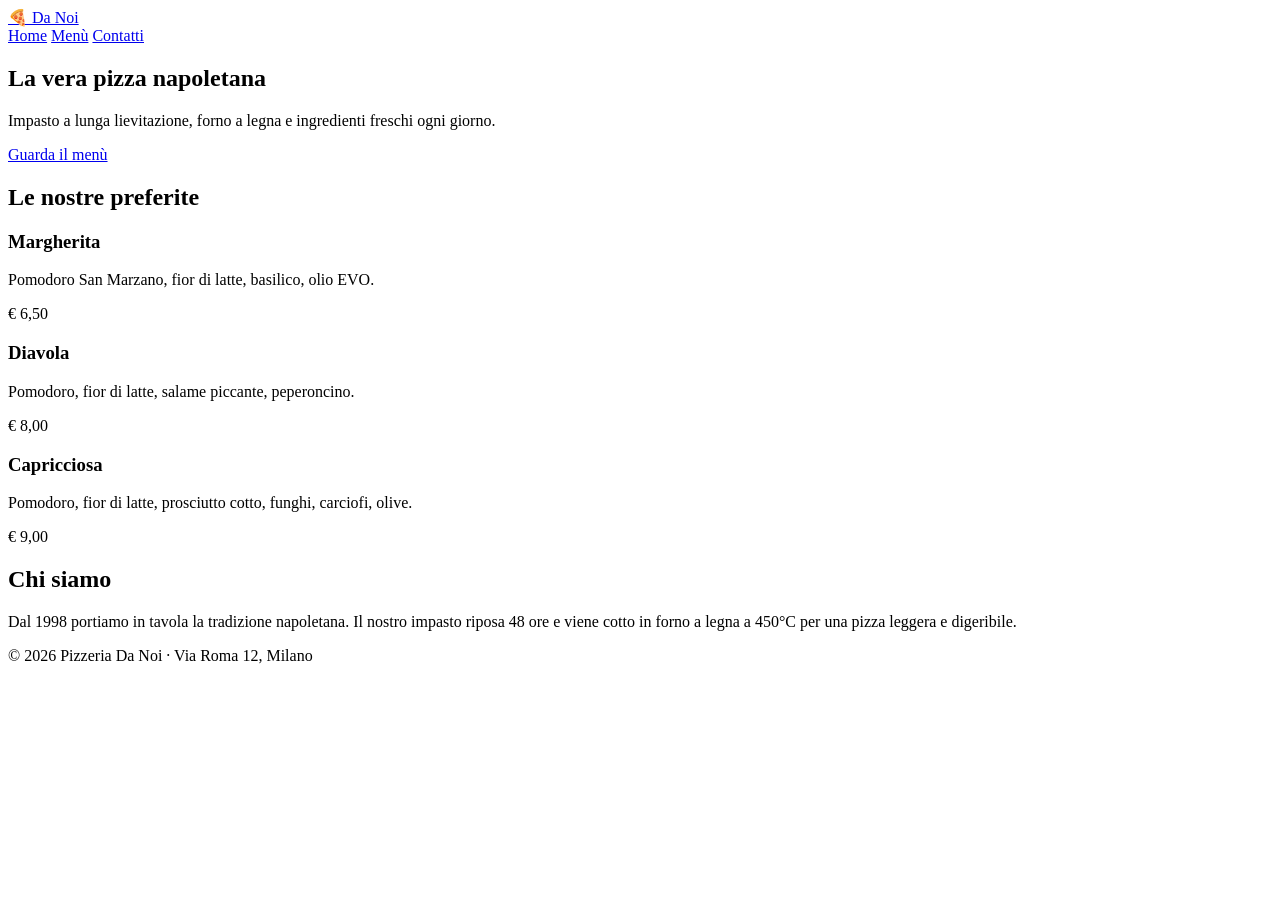
==== index.html @ 8a2afff1 "Aggiunta home page" ====
<!DOCTYPE html>
<html lang="it">
<head>
  <meta charset="UTF-8">
  <meta name="viewport" content="width=device-width, initial-scale=1.0">
  <title>Pizzeria Da Noi</title>
  <link rel="stylesheet" href="css/style.css">
</head>
<body>
  <header class="header">
    <a href="index.html" class="logo">🍕 Da Noi</a>
    <nav>
      <a href="index.html">Home</a>
      <a href="menu.html">Menù</a>
      <a href="contatti.html">Contatti</a>
    </nav>
  </header>

  <section class="hero">
    <h1>La vera pizza napoletana</h1>
    <p>Impasto a lunga lievitazione, forno a legna e ingredienti freschi ogni giorno.</p>
    <a href="menu.html" class="btn">Guarda il menù</a>
  </section>

  <main class="container">
    <h2 class="section-title">Le nostre preferite</h2>
    <div class="cards">
      <article class="card">
        <h3>Margherita</h3>
        <p>Pomodoro San Marzano, fior di latte, basilico, olio EVO.</p>
        <span class="price">€ 6,50</span>
      </article>
      <article class="card">
        <h3>Diavola</h3>
        <p>Pomodoro, fior di latte, salame piccante, peperoncino.</p>
        <span class="price">€ 8,00</span>
      </article>
      <article class="card">
        <h3>Capricciosa</h3>
        <p>Pomodoro, fior di latte, prosciutto cotto, funghi, carciofi, olive.</p>
        <span class="price">€ 9,00</span>
      </article>
    </div>

    <section class="about">
      <h2 class="section-title">Chi siamo</h2>
      <p>Dal 1998 portiamo in tavola la tradizione napoletana. Il nostro impasto riposa 48 ore e viene cotto in forno a legna a 450°C per una pizza leggera e digeribile.</p>
    </section>
  </main>

  <footer class="footer">
    <p>&copy; 2026 Pizzeria Da Noi &middot; Via Roma 12, Milano</p>
  </footer>
</body>
</html>
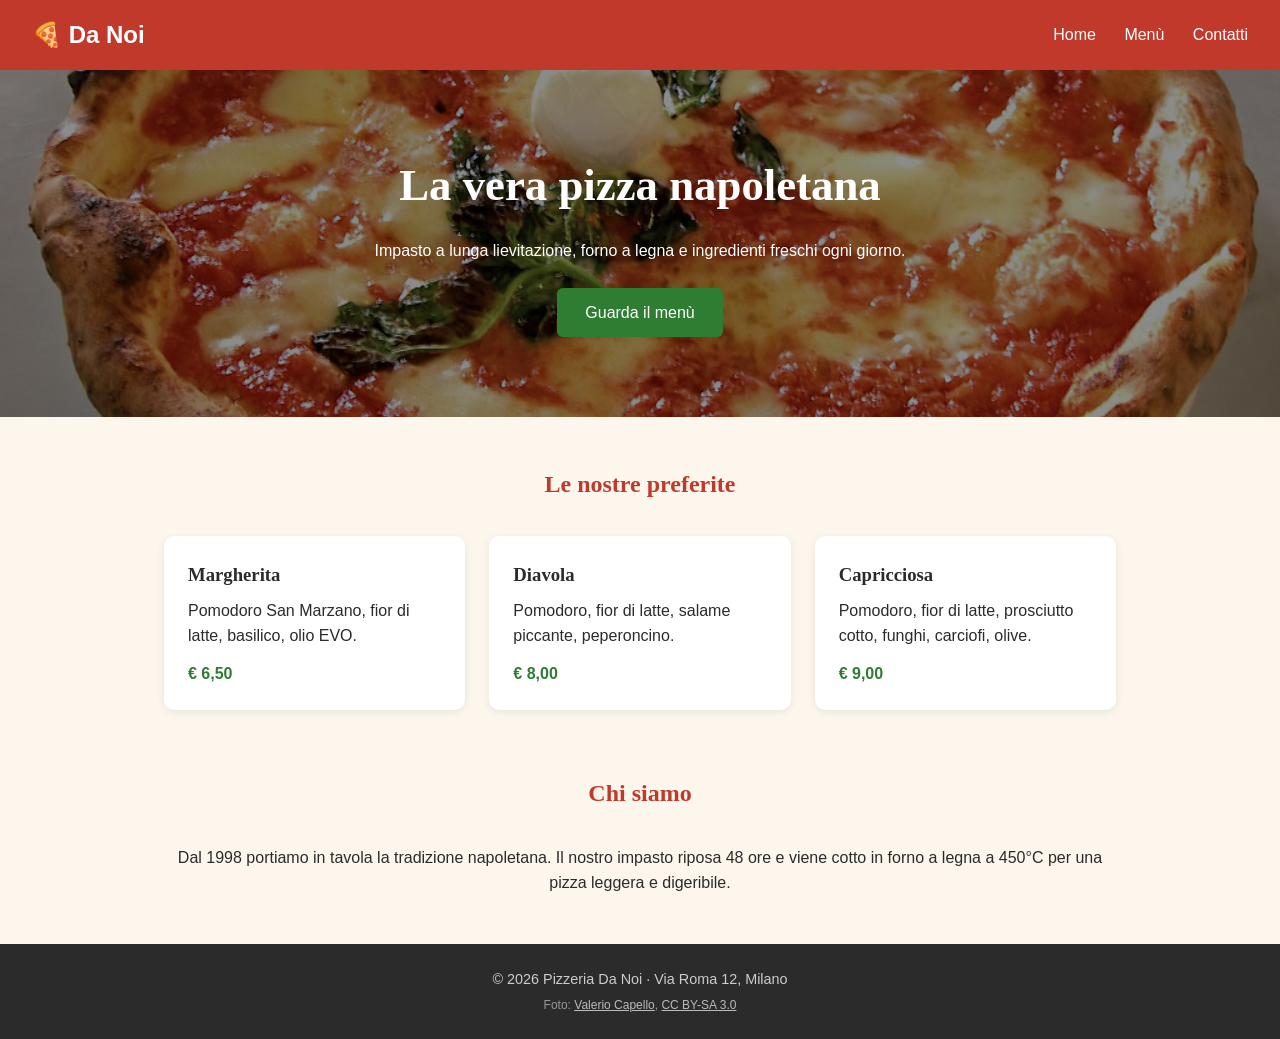
==== commit 99756692: "Aggiunta immagine della pizza nella home" ====
--- a/index.html
+++ b/index.html
@@ -50,6 +50,7 @@
 
   <footer class="footer">
     <p>&copy; 2026 Pizzeria Da Noi &middot; Via Roma 12, Milano</p>
+    <p class="credits">Foto: <a href="https://commons.wikimedia.org/wiki/File:Eq_it-na_pizza-margherita_sep2005_sml.jpg">Valerio Capello</a>, <a href="https://creativecommons.org/licenses/by-sa/3.0/">CC BY-SA 3.0</a></p>
   </footer>
 </body>
 </html>
--- a/css/style.css
+++ b/css/style.css
@@ -0,0 +1,246 @@
+:root {
+  --rosso: #c0392b;
+  --rosso-scuro: #962d22;
+  --crema: #fdf6ec;
+  --verde: #2e7d32;
+  --testo: #2b2b2b;
+  --font-titoli: Georgia, "Times New Roman", serif;
+  --font-testo: "Helvetica Neue", Arial, sans-serif;
+}
+
+* {
+  margin: 0;
+  padding: 0;
+  box-sizing: border-box;
+}
+
+body {
+  font-family: var(--font-testo);
+  background: var(--crema);
+  color: var(--testo);
+  line-height: 1.6;
+}
+
+h1, h2, h3 {
+  font-family: var(--font-titoli);
+}
+
+/* Header */
+.header {
+  display: flex;
+  justify-content: space-between;
+  align-items: center;
+  padding: 1rem 2rem;
+  background: var(--rosso);
+}
+
+.logo {
+  color: #fff;
+  font-size: 1.5rem;
+  font-weight: bold;
+  text-decoration: none;
+}
+
+.header nav a {
+  color: #fff;
+  text-decoration: none;
+  margin-left: 1.5rem;
+}
+
+.header nav a:hover {
+  text-decoration: underline;
+}
+
+/* Hero */
+.hero {
+  text-align: center;
+  padding: 5rem 1rem;
+  background: linear-gradient(rgba(0, 0, 0, 0.45), rgba(0, 0, 0, 0.45)),
+    url("../img/pizza-margherita.jpg") center / cover no-repeat;
+  color: #fff;
+}
+
+.hero h1 {
+  font-size: 2.8rem;
+  margin-bottom: 1rem;
+}
+
+.btn {
+  display: inline-block;
+  margin-top: 1.5rem;
+  padding: 0.75rem 1.75rem;
+  background: var(--verde);
+  color: #fff;
+  border: none;
+  border-radius: 6px;
+  font-size: 1rem;
+  text-decoration: none;
+  cursor: pointer;
+}
+
+.btn:hover {
+  opacity: 0.9;
+}
+
+/* Contenuto */
+.container {
+  max-width: 1000px;
+  margin: 0 auto;
+  padding: 3rem 1.5rem;
+}
+
+.section-title,
+.page-title {
+  text-align: center;
+  margin-bottom: 2rem;
+  color: var(--rosso);
+}
+
+.cards {
+  display: grid;
+  grid-template-columns: repeat(3, 1fr);
+  gap: 1.5rem;
+}
+
+.card {
+  background: #fff;
+  padding: 1.5rem;
+  border-radius: 10px;
+  box-shadow: 0 2px 8px rgba(0, 0, 0, 0.08);
+}
+
+.card h3 {
+  margin-bottom: 0.5rem;
+}
+
+.price {
+  display: inline-block;
+  margin-top: 0.75rem;
+  font-weight: bold;
+  color: var(--verde);
+}
+
+.about {
+  margin-top: 4rem;
+  text-align: center;
+}
+
+/* Footer */
+.footer {
+  text-align: center;
+  padding: 1.5rem;
+  background: var(--testo);
+  color: #ccc;
+  font-size: 0.9rem;
+}
+
+/* Menù */
+.menu-section {
+  margin-bottom: 2.5rem;
+}
+
+.menu-section h2 {
+  border-bottom: 2px solid var(--rosso);
+  padding-bottom: 0.3rem;
+  margin-bottom: 1rem;
+}
+
+.menu-list {
+  list-style: none;
+}
+
+.menu-list li {
+  display: flex;
+  justify-content: space-between;
+  align-items: baseline;
+  padding: 0.6rem 0;
+  border-bottom: 1px dashed #ddd;
+}
+
+.menu-list small {
+  display: block;
+  color: #777;
+}
+
+.menu-list .price {
+  margin-top: 0;
+}
+
+/* Contatti */
+.contact-grid {
+  display: grid;
+  grid-template-columns: 1fr 1fr;
+  gap: 2.5rem;
+}
+
+.info h2,
+.booking h2 {
+  margin-bottom: 0.75rem;
+}
+
+.info p {
+  margin-bottom: 0.3rem;
+}
+
+.info h2:not(:first-child) {
+  margin-top: 1.5rem;
+}
+
+.hours td {
+  padding: 0.3rem 1rem 0.3rem 0;
+}
+
+.booking form {
+  display: flex;
+  flex-direction: column;
+  background: #fff;
+  padding: 1.5rem;
+  border-radius: 10px;
+  box-shadow: 0 2px 8px rgba(0, 0, 0, 0.08);
+}
+
+.booking label {
+  margin-top: 0.75rem;
+  font-weight: bold;
+}
+
+.booking input,
+.booking textarea {
+  padding: 0.5rem;
+  margin-top: 0.25rem;
+  border: 1px solid #ccc;
+  border-radius: 6px;
+  font-family: inherit;
+  font-size: 1rem;
+}
+
+/* Responsive */
+@media (max-width: 768px) {
+  .header {
+    flex-direction: column;
+    gap: 0.5rem;
+  }
+
+  .header nav a {
+    margin: 0 0.75rem;
+  }
+
+  .hero h1 {
+    font-size: 2rem;
+  }
+
+  .cards,
+  .contact-grid {
+    grid-template-columns: 1fr;
+  }
+}
+
+.credits {
+  margin-top: 0.3rem;
+  font-size: 0.75rem;
+  color: #999;
+}
+
+.credits a {
+  color: #bbb;
+}
